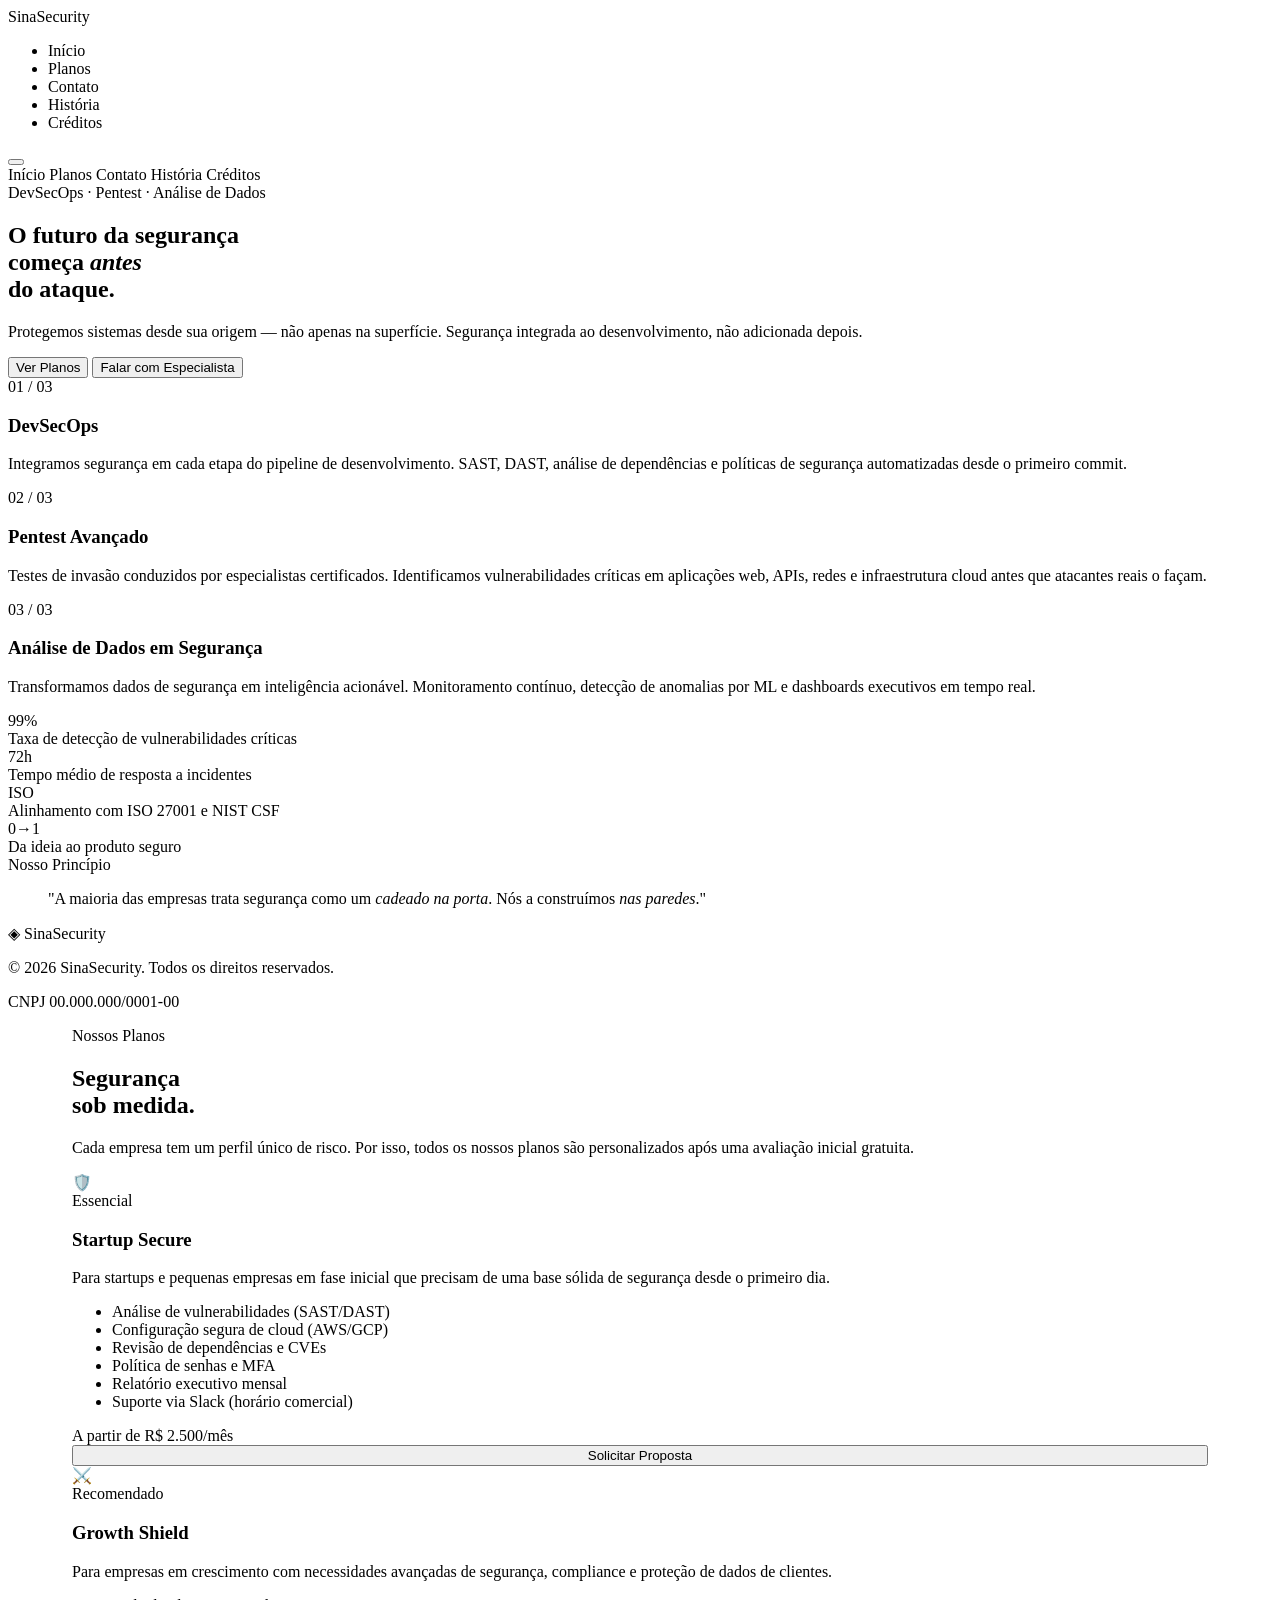
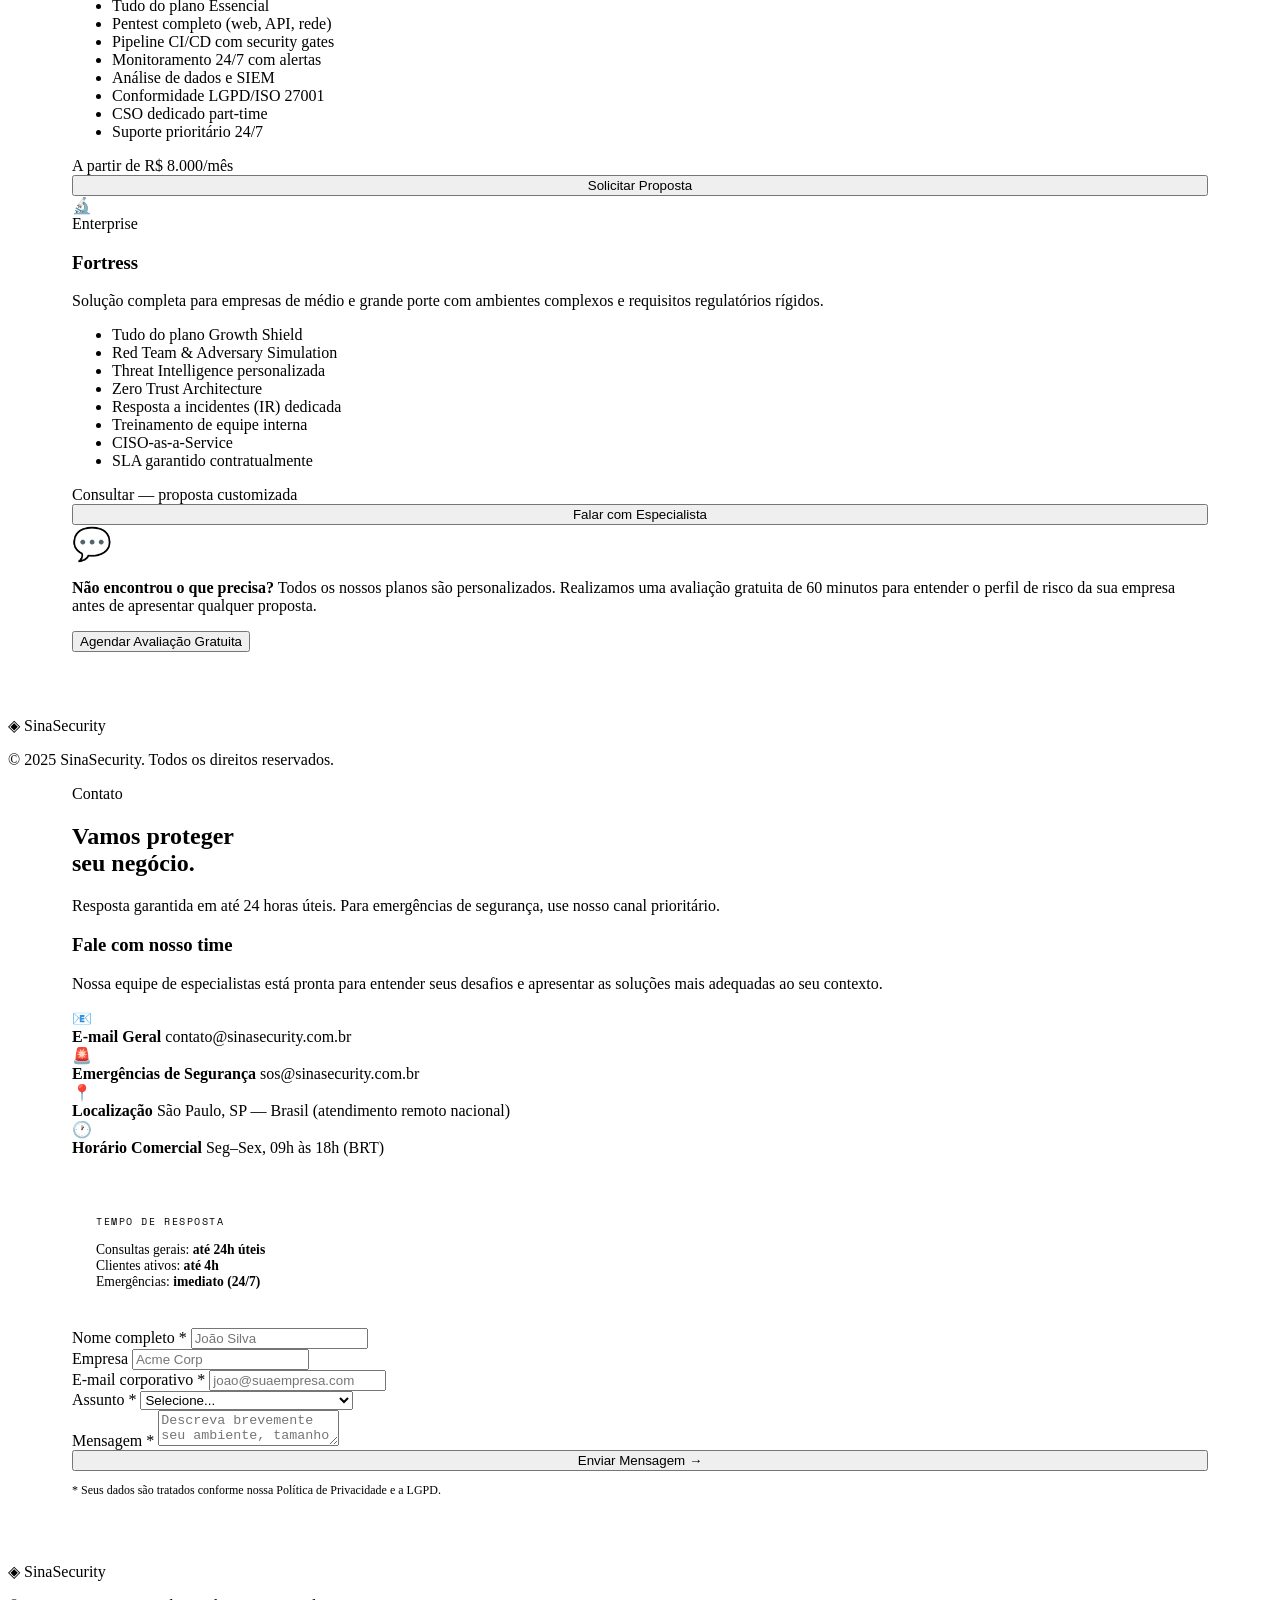
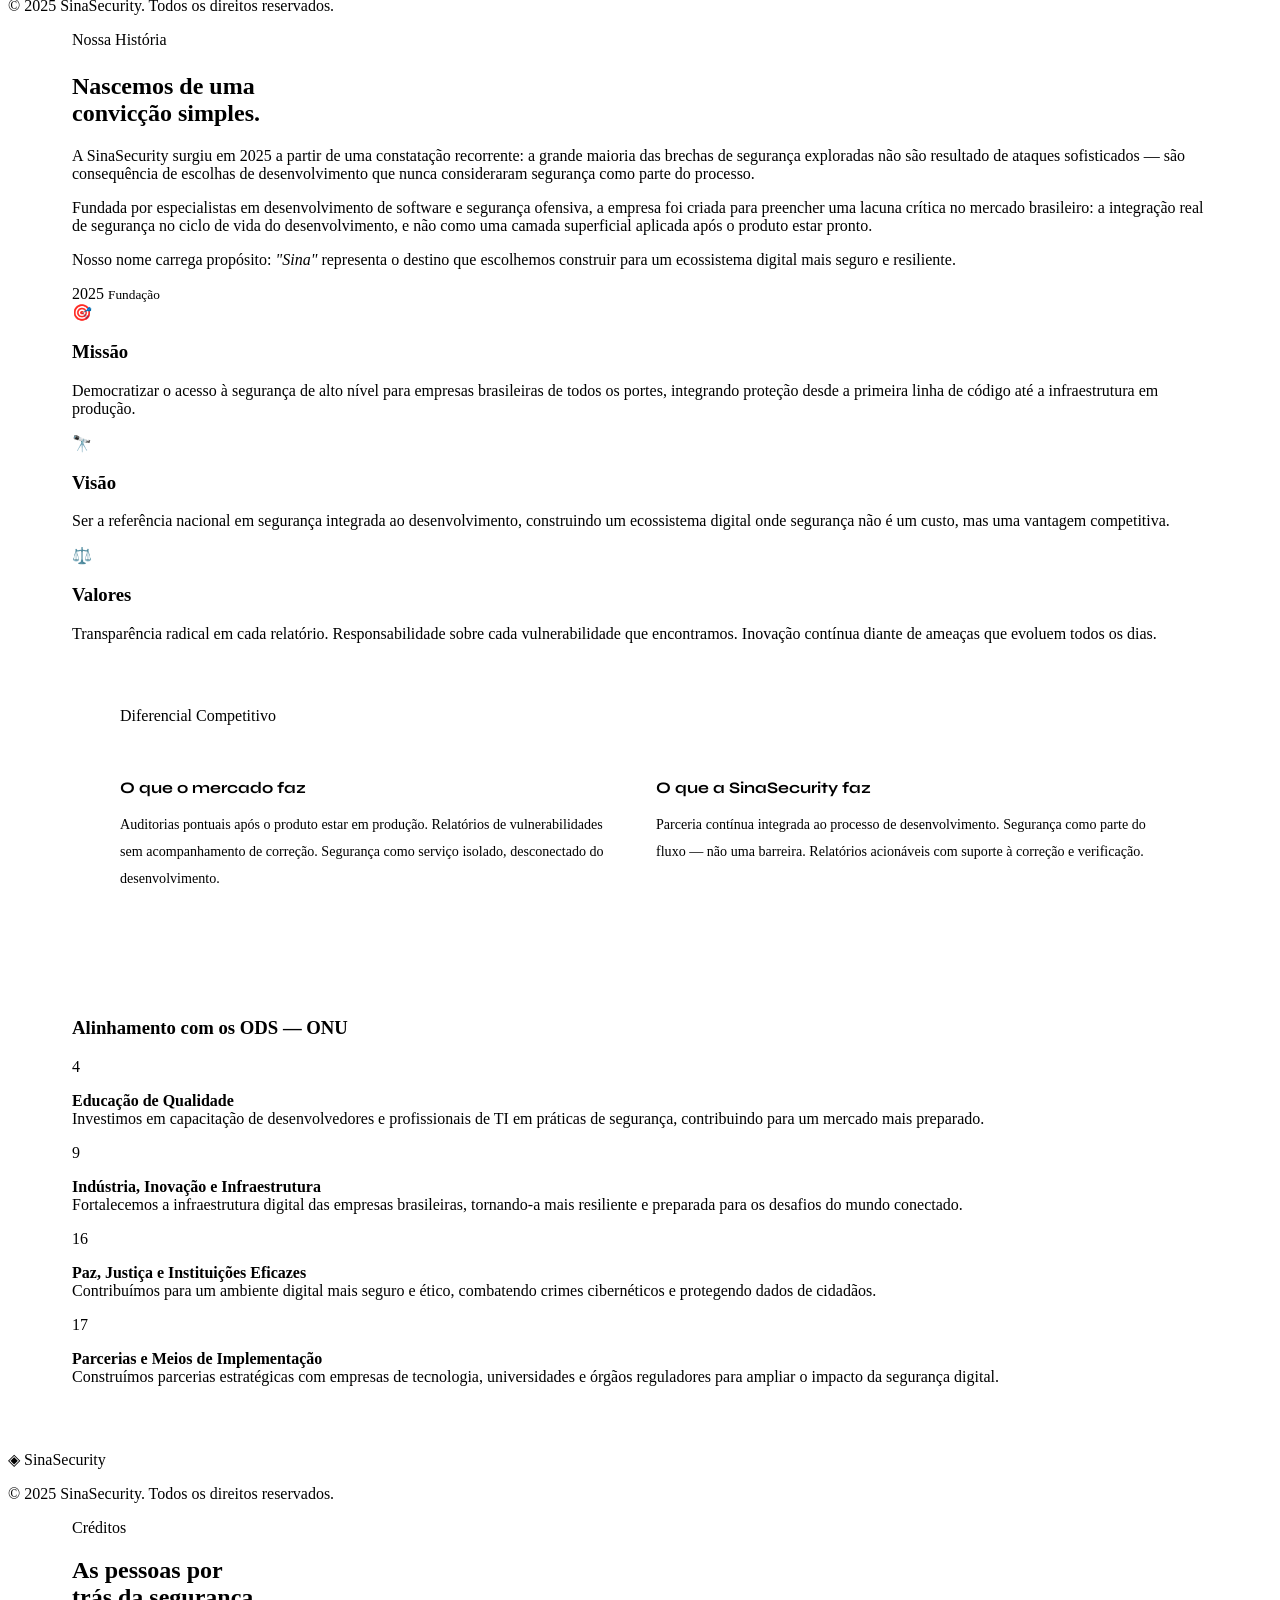
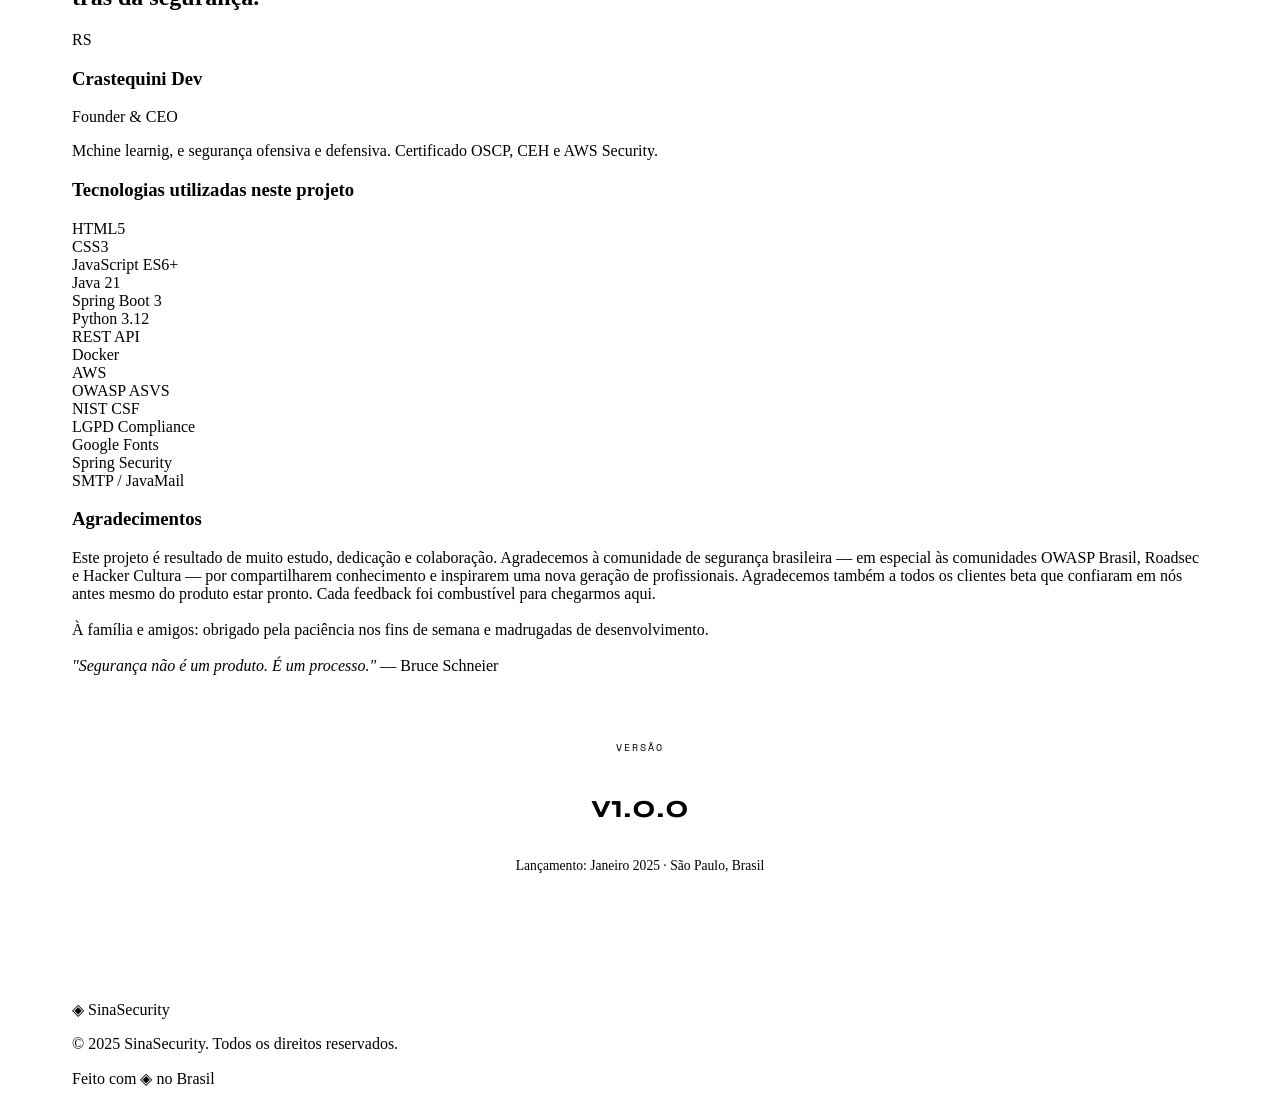
==== index.html @ cfe46062 "Rename inde.html to index.html" ====
<!DOCTYPE html>
<html lang="pt-BR">
<head>
    <meta charset="UTF-8">
    <meta name="viewport" content="width=device-width, initial-scale=1.0">
    <title>SinaSecurity — Segurança Desde a Origem</title>
    
    <link rel="preconnect" href="https://fonts.googleapis.com">
    <link href="https://fonts.googleapis.com/css2?family=Syne:wght@400;600;700;800&family=Space+Mono:wght@400;700&family=Inter:wght@300;400;500&display=swap" rel="stylesheet">
    
    <link rel="stylesheet" href="css/style.css">
</head>
<body>

<div class="cursor" id="cursor"></div>
<div class="cursor-ring" id="cursorRing"></div>

<nav>
  <div class="nav-logo" onclick="showSection('home')">SinaSecurity</div>
  <ul class="nav-links">
    <li><a onclick="showSection('home')" class="active" data-section="home">Início</a></li>
    <li><a onclick="showSection('planos')" data-section="planos">Planos</a></li>
    <li><a onclick="showSection('contato')" data-section="contato">Contato</a></li>
    <li><a onclick="showSection('historia')" data-section="historia">História</a></li>
    <li><a onclick="showSection('creditos')" data-section="creditos">Créditos</a></li>
  </ul>
  <button class="hamburger" id="hamburger" onclick="toggleMenu()" aria-label="Menu">
    <span></span><span></span><span></span>
  </button>
</nav>

<div class="mobile-menu" id="mobileMenu">
  <a onclick="showSection('home');closeMenu()" data-section="home">Início</a>
  <a onclick="showSection('planos');closeMenu()" data-section="planos">Planos</a>
  <a onclick="showSection('contato');closeMenu()" data-section="contato">Contato</a>
  <a onclick="showSection('historia');closeMenu()" data-section="historia">História</a>
  <a onclick="showSection('creditos');closeMenu()" data-section="creditos">Créditos</a>
</div>

<section id="home" class="active">
  <div class="hero">
    <div class="hero-tag">DevSecOps · Pentest · Análise de Dados</div>
    <h1>O futuro da segurança<br>começa <em>antes</em><br>do ataque.</h1>
    <p class="hero-sub">Protegemos sistemas desde sua origem — não apenas na superfície. Segurança integrada ao desenvolvimento, não adicionada depois.</p>
    <div class="hero-cta">
      <button class="btn-primary" onclick="showSection('planos')"><span>Ver Planos</span></button>
      <button class="btn-outline" onclick="showSection('contato')">Falar com Especialista</button>
    </div>
  </div>

  <div class="services-strip">
    <div class="service-item fade-in">
      <div class="service-num">01 / 03</div>
      <h3>DevSecOps</h3>
      <p>Integramos segurança em cada etapa do pipeline de desenvolvimento. SAST, DAST, análise de dependências e políticas de segurança automatizadas desde o primeiro commit.</p>
    </div>
    <div class="service-item fade-in">
      <div class="service-num">02 / 03</div>
      <h3>Pentest Avançado</h3>
      <p>Testes de invasão conduzidos por especialistas certificados. Identificamos vulnerabilidades críticas em aplicações web, APIs, redes e infraestrutura cloud antes que atacantes reais o façam.</p>
    </div>
    <div class="service-item fade-in">
      <div class="service-num">03 / 03</div>
      <h3>Análise de Dados em Segurança</h3>
      <p>Transformamos dados de segurança em inteligência acionável. Monitoramento contínuo, detecção de anomalias por ML e dashboards executivos em tempo real.</p>
    </div>
  </div>

  <div class="stats">
    <div class="stat-item fade-in">
      <div class="stat-num">99%</div>
      <div class="stat-label">Taxa de detecção de vulnerabilidades críticas</div>
    </div>
    <div class="stat-item fade-in">
      <div class="stat-num">72h</div>
      <div class="stat-label">Tempo médio de resposta a incidentes</div>
    </div>
    <div class="stat-item fade-in">
      <div class="stat-num">ISO</div>
      <div class="stat-label">Alinhamento com ISO 27001 e NIST CSF</div>
    </div>
    <div class="stat-item fade-in">
      <div class="stat-num">0→1</div>
      <div class="stat-label">Da ideia ao produto seguro</div>
    </div>
  </div>

  <div class="manifesto">
    <div>
      <div class="manifesto-tag">Nosso Princípio</div>
    </div>
    <blockquote class="fade-in">
      "A maioria das empresas trata segurança como um <em>cadeado na porta</em>. Nós a construímos <em>nas paredes</em>."
    </blockquote>
  </div>

  <footer>
    <div class="footer-logo">◈ SinaSecurity</div>
    <p>© 2026 SinaSecurity. Todos os direitos reservados.</p>
    <p>CNPJ 00.000.000/0001-00</p>
  </footer>
</section>

<section id="planos">
  <div style="padding: 0 4rem;">
    <div class="section-header fade-in">
      <div class="section-tag">Nossos Planos</div>
      <h2>Segurança<br>sob medida.</h2>
      <p>Cada empresa tem um perfil único de risco. Por isso, todos os nossos planos são personalizados após uma avaliação inicial gratuita.</p>
    </div>

    <div class="plans-grid">
      <div class="plan-card fade-in">
        <div class="plan-icon">🛡️</div>
        <div class="plan-badge">Essencial</div>
        <h3>Startup Secure</h3>
        <p class="plan-desc">Para startups e pequenas empresas em fase inicial que precisam de uma base sólida de segurança desde o primeiro dia.</p>
        <ul class="plan-features">
          <li>Análise de vulnerabilidades (SAST/DAST)</li>
          <li>Configuração segura de cloud (AWS/GCP)</li>
          <li>Revisão de dependências e CVEs</li>
          <li>Política de senhas e MFA</li>
          <li>Relatório executivo mensal</li>
          <li>Suporte via Slack (horário comercial)</li>
        </ul>
        <div class="plan-price">A partir de R$ 2.500/mês</div>
        <button class="btn-outline" style="width:100%" onclick="showSection('contato')">Solicitar Proposta</button>
      </div>

      <div class="plan-card featured fade-in">
        <div class="plan-icon">⚔️</div>
        <div class="plan-badge">Recomendado</div>
        <h3>Growth Shield</h3>
        <p class="plan-desc">Para empresas em crescimento com necessidades avançadas de segurança, compliance e proteção de dados de clientes.</p>
        <ul class="plan-features">
          <li>Tudo do plano Essencial</li>
          <li>Pentest completo (web, API, rede)</li>
          <li>Pipeline CI/CD com security gates</li>
          <li>Monitoramento 24/7 com alertas</li>
          <li>Análise de dados e SIEM</li>
          <li>Conformidade LGPD/ISO 27001</li>
          <li>CSO dedicado part-time</li>
          <li>Suporte prioritário 24/7</li>
        </ul>
        <div class="plan-price">A partir de R$ 8.000/mês</div>
        <button class="btn-primary" style="width:100%" onclick="showSection('contato')"><span>Solicitar Proposta</span></button>
      </div>

      <div class="plan-card fade-in">
        <div class="plan-icon">🔬</div>
        <div class="plan-badge">Enterprise</div>
        <h3>Fortress</h3>
        <p class="plan-desc">Solução completa para empresas de médio e grande porte com ambientes complexos e requisitos regulatórios rígidos.</p>
        <ul class="plan-features">
          <li>Tudo do plano Growth Shield</li>
          <li>Red Team & Adversary Simulation</li>
          <li>Threat Intelligence personalizada</li>
          <li>Zero Trust Architecture</li>
          <li>Resposta a incidentes (IR) dedicada</li>
          <li>Treinamento de equipe interna</li>
          <li>CISO-as-a-Service</li>
          <li>SLA garantido contratualmente</li>
        </ul>
        <div class="plan-price">Consultar — proposta customizada</div>
        <button class="btn-outline" style="width:100%" onclick="showSection('contato')">Falar com Especialista</button>
      </div>
    </div>

    <div class="plan-note fade-in">
      <div style="font-size:2rem">💬</div>
      <p><strong>Não encontrou o que precisa?</strong> Todos os nossos planos são personalizados. Realizamos uma avaliação gratuita de 60 minutos para entender o perfil de risco da sua empresa antes de apresentar qualquer proposta.</p>
      <button class="btn-primary" onclick="showSection('contato')"><span>Agendar Avaliação Gratuita</span></button>
    </div>
  </div>

  <footer style="margin-top: 4rem;">
    <div class="footer-logo">◈ SinaSecurity</div>
    <p>© 2025 SinaSecurity. Todos os direitos reservados.</p>
  </footer>
</section>

<section id="contato">
  <div style="padding: 0 4rem;">
    <div class="section-header fade-in">
      <div class="section-tag">Contato</div>
      <h2>Vamos proteger<br>seu negócio.</h2>
      <p>Resposta garantida em até 24 horas úteis. Para emergências de segurança, use nosso canal prioritário.</p>
    </div>

    <div class="contact-grid">
      <div class="contact-info fade-in">
        <h3>Fale com nosso time</h3>
        <p>Nossa equipe de especialistas está pronta para entender seus desafios e apresentar as soluções mais adequadas ao seu contexto.</p>

        <div class="contact-detail">
          <div class="contact-detail-icon">📧</div>
          <div class="contact-detail-text">
            <strong>E-mail Geral</strong>
            contato@sinasecurity.com.br
          </div>
        </div>
        <div class="contact-detail">
          <div class="contact-detail-icon">🚨</div>
          <div class="contact-detail-text">
            <strong>Emergências de Segurança</strong>
            sos@sinasecurity.com.br
          </div>
        </div>
        <div class="contact-detail">
          <div class="contact-detail-icon">📍</div>
          <div class="contact-detail-text">
            <strong>Localização</strong>
            São Paulo, SP — Brasil (atendimento remoto nacional)
          </div>
        </div>
        <div class="contact-detail">
          <div class="contact-detail-icon">🕐</div>
          <div class="contact-detail-text">
            <strong>Horário Comercial</strong>
            Seg–Sex, 09h às 18h (BRT)
          </div>
        </div>

        <div style="margin-top:2rem; padding:1.5rem; border:1px solid var(--border); background:var(--surface)">
          <div style="font-family:'Space Mono',monospace;font-size:0.65rem;letter-spacing:0.15em;color:var(--gold);margin-bottom:0.8rem;text-transform:uppercase">Tempo de Resposta</div>
          <p style="font-size:0.85rem;color:var(--muted)">Consultas gerais: <strong style="color:var(--text)">até 24h úteis</strong><br>Clientes ativos: <strong style="color:var(--text)">até 4h</strong><br>Emergências: <strong style="color:var(--gold)">imediato (24/7)</strong></p>
        </div>
      </div>

      <div class="fade-in">
        <form id="contactForm" onsubmit="handleSubmit(event)" novalidate>
          <div class="form-row">
            <div class="form-group">
              <label for="nome">Nome completo *</label>
              <input type="text" id="nome" name="nome" placeholder="João Silva" required>
            </div>
            <div class="form-group">
              <label for="empresa">Empresa</label>
              <input type="text" id="empresa" name="empresa" placeholder="Acme Corp">
            </div>
          </div>
          <div class="form-group">
            <label for="email">E-mail corporativo *</label>
            <input type="email" id="email" name="email" placeholder="joao@suaempresa.com" required>
          </div>
          <div class="form-group">
            <label for="assunto">Assunto *</label>
            <select id="assunto" name="assunto" required>
              <option value="">Selecione...</option>
              <option>Avaliação gratuita de segurança</option>
              <option>Plano Startup Secure</option>
              <option>Plano Growth Shield</option>
              <option>Plano Fortress (Enterprise)</option>
              <option>Pentest pontual</option>
              <option>Emergência de segurança</option>
              <option>Parceria / Outro</option>
            </select>
          </div>
          <div class="form-group">
            <label for="mensagem">Mensagem *</label>
            <textarea id="mensagem" name="mensagem" placeholder="Descreva brevemente seu ambiente, tamanho da equipe e principais preocupações de segurança..." required></textarea>
          </div>
          <div class="form-feedback" id="formFeedback"></div>
          <button type="submit" class="btn-primary" style="width:100%" id="submitBtn"><span>Enviar Mensagem →</span></button>
          <p style="font-size:0.75rem;color:var(--muted);margin-top:0.8rem">* Seus dados são tratados conforme nossa Política de Privacidade e a LGPD.</p>
        </form>
      </div>
    </div>
  </div>

  <footer style="margin-top:4rem">
    <div class="footer-logo">◈ SinaSecurity</div>
    <p>© 2025 SinaSecurity. Todos os direitos reservados.</p>
  </footer>
</section>

<section id="historia">
  <div style="padding: 0 4rem;">
    <div class="historia-hero fade-in">
      <div class="historia-text">
        <div class="section-tag" style="margin-bottom:1.5rem">Nossa História</div>
        <h2>Nascemos de uma<br>convicção simples.</h2>
        <p>A SinaSecurity surgiu em 2025 a partir de uma constatação recorrente: a grande maioria das brechas de segurança exploradas não são resultado de ataques sofisticados — são consequência de escolhas de desenvolvimento que nunca consideraram segurança como parte do processo.</p>
        <p>Fundada por especialistas em desenvolvimento de software e segurança ofensiva, a empresa foi criada para preencher uma lacuna crítica no mercado brasileiro: a integração real de segurança no ciclo de vida do desenvolvimento, e não como uma camada superficial aplicada após o produto estar pronto.</p>
        <p>Nosso nome carrega propósito: <em style="color:var(--gold)">"Sina"</em> representa o destino que escolhemos construir para um ecossistema digital mais seguro e resiliente.</p>
      </div>
      <div class="historia-visual">
        <div class="historia-emblem">
          <div class="emblem-inner">
            <span class="year">2025</span>
            <small>Fundação</small>
          </div>
        </div>
      </div>
    </div>

    <div class="mvv-grid">
      <div class="mvv-item fade-in">
        <span class="mvv-icon">🎯</span>
        <h3>Missão</h3>
        <p>Democratizar o acesso à segurança de alto nível para empresas brasileiras de todos os portes, integrando proteção desde a primeira linha de código até a infraestrutura em produção.</p>
      </div>
      <div class="mvv-item fade-in">
        <span class="mvv-icon">🔭</span>
        <h3>Visão</h3>
        <p>Ser a referência nacional em segurança integrada ao desenvolvimento, construindo um ecossistema digital onde segurança não é um custo, mas uma vantagem competitiva.</p>
      </div>
      <div class="mvv-item fade-in">
        <span class="mvv-icon">⚖️</span>
        <h3>Valores</h3>
        <p>Transparência radical em cada relatório. Responsabilidade sobre cada vulnerabilidade que encontramos. Inovação contínua diante de ameaças que evoluem todos os dias.</p>
      </div>
    </div>

    <div class="fade-in" style="margin-bottom:4rem;padding:3rem;border:1px solid var(--border);background:var(--surface)">
      <div class="section-tag" style="margin-bottom:2rem">Diferencial Competitivo</div>
      <div style="display:grid;grid-template-columns:1fr 1fr;gap:2rem">
        <div>
          <h4 style="font-family:'Syne',sans-serif;font-weight:700;font-size:1rem;color:var(--gold);margin-bottom:0.8rem">O que o mercado faz</h4>
          <p style="font-size:0.88rem;color:var(--muted);line-height:1.9">Auditorias pontuais após o produto estar em produção. Relatórios de vulnerabilidades sem acompanhamento de correção. Segurança como serviço isolado, desconectado do desenvolvimento.</p>
        </div>
        <div>
          <h4 style="font-family:'Syne',sans-serif;font-weight:700;font-size:1rem;color:var(--gold);margin-bottom:0.8rem">O que a SinaSecurity faz</h4>
          <p style="font-size:0.88rem;color:var(--muted);line-height:1.9">Parceria contínua integrada ao processo de desenvolvimento. Segurança como parte do fluxo — não uma barreira. Relatórios acionáveis com suporte à correção e verificação.</p>
        </div>
      </div>
    </div>

    <div class="ods-section fade-in">
      <h3>Alinhamento com os ODS — ONU</h3>
      <div class="ods-grid">
        <div class="ods-item">
          <div class="ods-badge">4</div>
          <div>
            <p><strong>Educação de Qualidade</strong><br>Investimos em capacitação de desenvolvedores e profissionais de TI em práticas de segurança, contribuindo para um mercado mais preparado.</p>
          </div>
        </div>
        <div class="ods-item">
          <div class="ods-badge">9</div>
          <div>
            <p><strong>Indústria, Inovação e Infraestrutura</strong><br>Fortalecemos a infraestrutura digital das empresas brasileiras, tornando-a mais resiliente e preparada para os desafios do mundo conectado.</p>
          </div>
        </div>
        <div class="ods-item">
          <div class="ods-badge">16</div>
          <div>
            <p><strong>Paz, Justiça e Instituições Eficazes</strong><br>Contribuímos para um ambiente digital mais seguro e ético, combatendo crimes cibernéticos e protegendo dados de cidadãos.</p>
          </div>
        </div>
        <div class="ods-item">
          <div class="ods-badge">17</div>
          <div>
            <p><strong>Parcerias e Meios de Implementação</strong><br>Construímos parcerias estratégicas com empresas de tecnologia, universidades e órgãos reguladores para ampliar o impacto da segurança digital.</p>
          </div>
        </div>
      </div>
    </div>
  </div>

  <footer style="margin-top:4rem">
    <div class="footer-logo">◈ SinaSecurity</div>
    <p>© 2025 SinaSecurity. Todos os direitos reservados.</p>
  </footer>
</section>

<section id="creditos">
  <div style="padding: 0 4rem;">
    <div class="section-header fade-in">
      <div class="section-tag">Créditos</div>
      <h2>As pessoas por<br>trás da segurança.</h2>
    </div>

    <div class="team-grid">
      <div class="team-card fade-in">
        <div class="team-avatar">RS</div>
        <h3>Crastequini Dev</h3>
        <div class="team-role">Founder & CEO</div>
        <p>Mchine learnig, e segurança ofensiva e defensiva. Certificado OSCP, CEH e AWS Security.</p>
      </div>

    <div class="tech-section fade-in">
      <h3>Tecnologias utilizadas neste projeto</h3>
      <div class="tech-grid">
        <div class="tech-tag">HTML5</div>
        <div class="tech-tag">CSS3</div>
        <div class="tech-tag">JavaScript ES6+</div>
        <div class="tech-tag">Java 21</div>
        <div class="tech-tag">Spring Boot 3</div>
        <div class="tech-tag">Python 3.12</div>
        <div class="tech-tag">REST API</div>
        <div class="tech-tag">Docker</div>
        <div class="tech-tag">AWS</div>
        <div class="tech-tag">OWASP ASVS</div>
        <div class="tech-tag">NIST CSF</div>
        <div class="tech-tag">LGPD Compliance</div>
        <div class="tech-tag">Google Fonts</div>
        <div class="tech-tag">Spring Security</div>
        <div class="tech-tag">SMTP / JavaMail</div>
      </div>
    </div>

    <div class="agradecimento fade-in">
      <h3>Agradecimentos</h3>
      <p>Este projeto é resultado de muito estudo, dedicação e colaboração. Agradecemos à comunidade de segurança brasileira — em especial às comunidades OWASP Brasil, Roadsec e Hacker Cultura — por compartilharem conhecimento e inspirarem uma nova geração de profissionais. Agradecemos também a todos os clientes beta que confiaram em nós antes mesmo do produto estar pronto. Cada feedback foi combustível para chegarmos aqui.<br><br>
      À família e amigos: obrigado pela paciência nos fins de semana e madrugadas de desenvolvimento.<br><br>
      <em style="color:var(--gold)">"Segurança não é um produto. É um processo."</em> — Bruce Schneier</p>
    </div>

    <div class="fade-in" style="text-align:center;padding:3rem;border:1px solid var(--border)">
      <div style="font-family:'Space Mono',monospace;font-size:0.65rem;letter-spacing:0.2em;color:var(--gold);margin-bottom:1rem;text-transform:uppercase">Versão</div>
      <p style="font-family:'Syne',sans-serif;font-weight:700;font-size:2rem;color:var(--text)">v1.0.0</p>
      <p style="font-size:0.85rem;color:var(--muted);margin-top:0.5rem">Lançamento: Janeiro 2025 · São Paulo, Brasil</p>
    </div>
  </div>

  <footer style="margin-top:4rem">
    <div class="footer-logo">◈ SinaSecurity</div>
    <p>© 2025 SinaSecurity. Todos os direitos reservados.</p>
    <p>Feito com ◈ no Brasil</p>
  </footer>
</section>

<script src="js/script.js"></script>

</body>
</html>
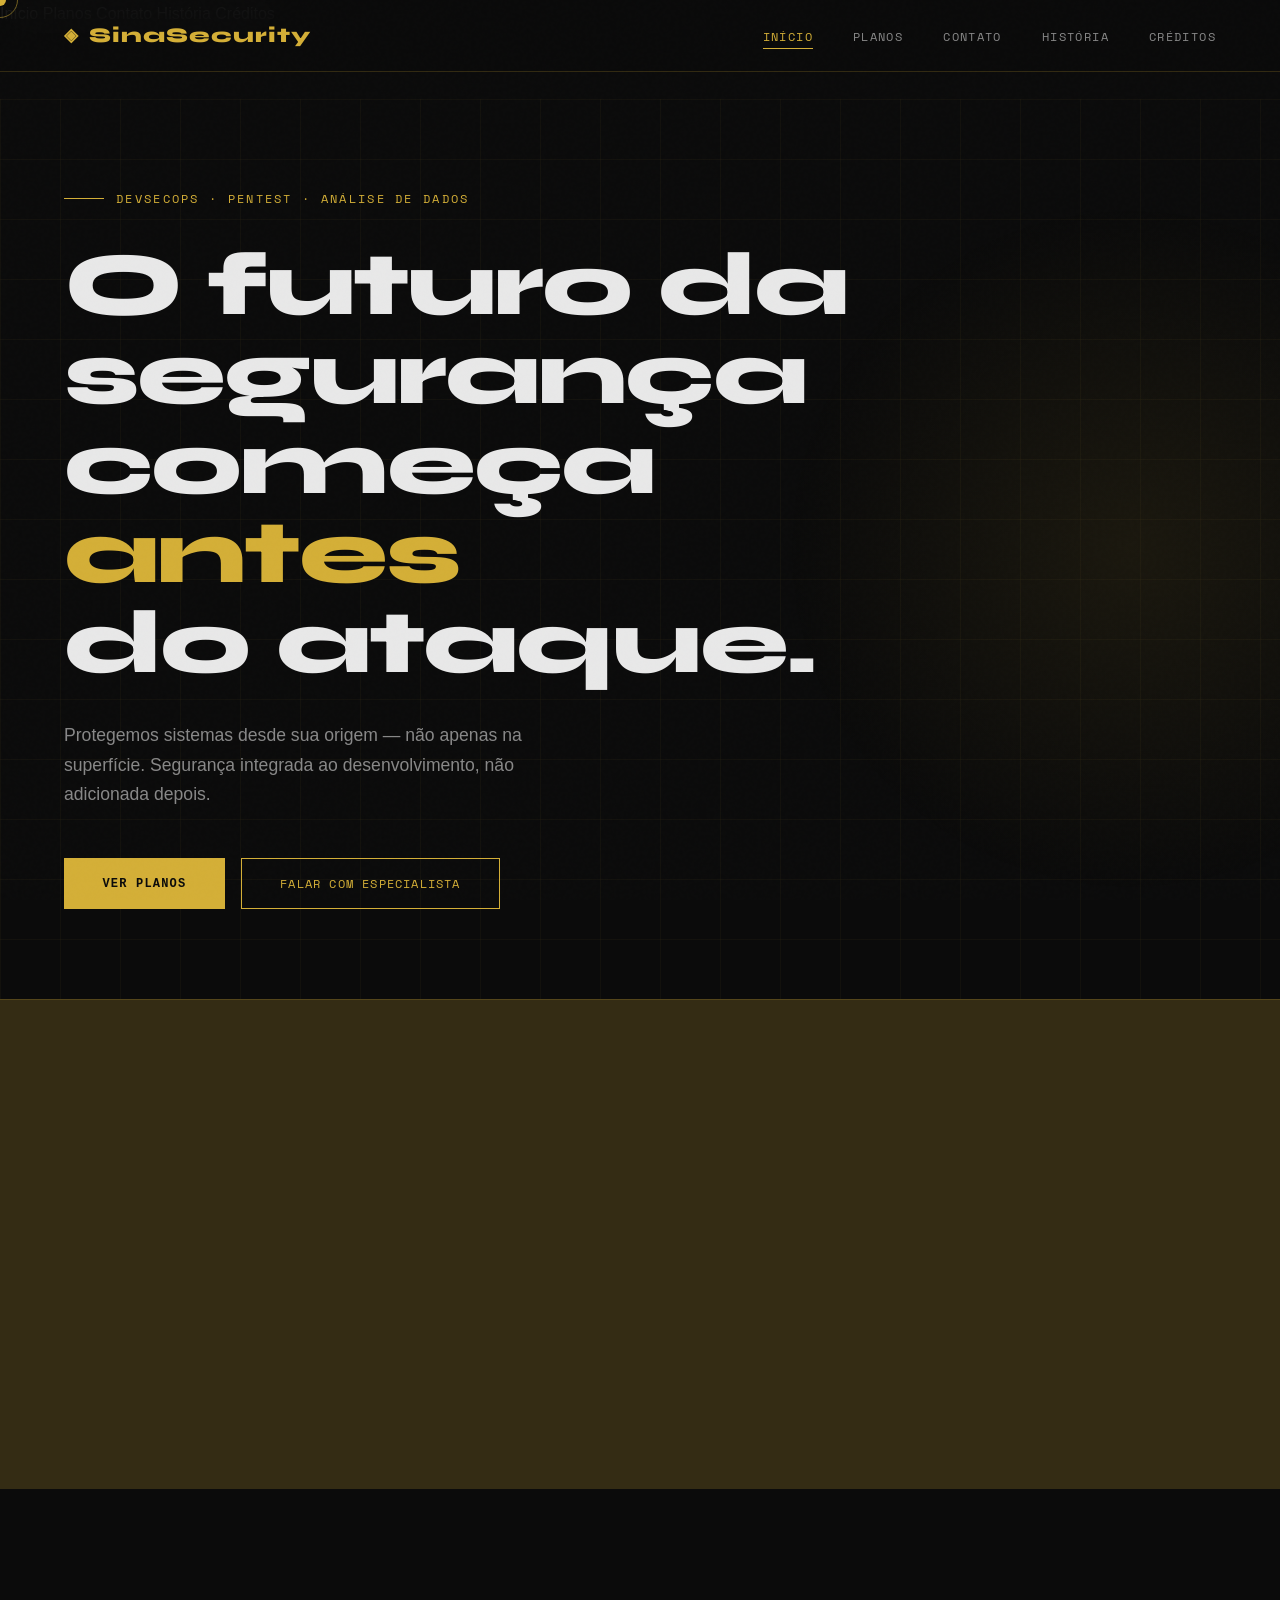
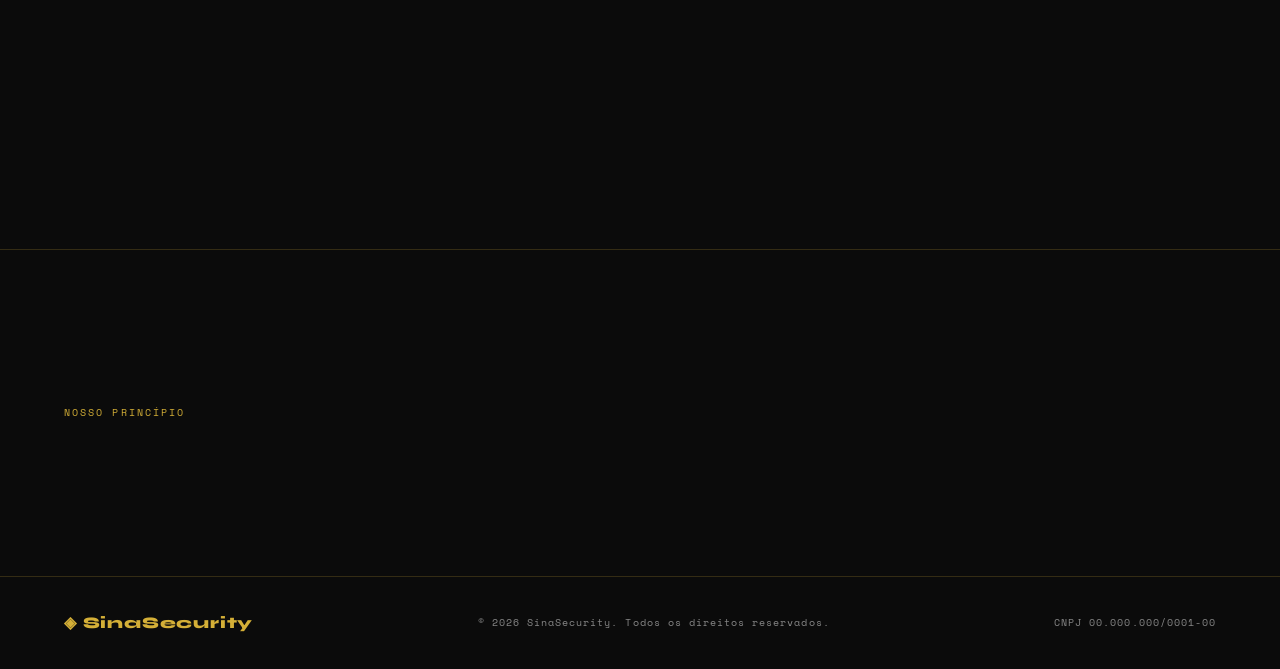
==== commit c4077110: "Update print statement from 'Hello' to 'Goodbye'" ====
--- a/index.html
+++ b/index.html
@@ -8,7 +8,7 @@
     <link rel="preconnect" href="https://fonts.googleapis.com">
     <link href="https://fonts.googleapis.com/css2?family=Syne:wght@400;600;700;800&family=Space+Mono:wght@400;700&family=Inter:wght@300;400;500&display=swap" rel="stylesheet">
     
-    <link rel="stylesheet" href="css/style.css">
+    <link rel="stylesheet" href="style.css">
 </head>
 <body>
 
--- a/style.css
+++ b/style.css
@@ -0,0 +1,826 @@
+:root {
+  --black: #0B0B0B;
+  --dark: #111111;
+  --surface: #1A1A1A;
+  --surface2: #222222;
+  --gold: #D4AF37;
+  --gold-dim: #A88B28;
+  --gold-light: #F0D060;
+  --gold-glow: rgba(212,175,55,0.15);
+  --text: #E8E8E8;
+  --muted: #888888;
+  --border: rgba(212,175,55,0.2);
+}
+
+*, *::before, *::after { box-sizing: border-box; margin: 0; padding: 0; }
+
+html { scroll-behavior: smooth; }
+
+body {
+  background: var(--black);
+  color: var(--text);
+  font-family: 'Inter', sans-serif;
+  font-weight: 300;
+  line-height: 1.7;
+  overflow-x: hidden;
+  cursor: none;
+}
+
+/* Custom cursor */
+.cursor {
+  width: 12px; height: 12px;
+  background: var(--gold);
+  border-radius: 50%;
+  position: fixed; top: 0; left: 0;
+  pointer-events: none;
+  z-index: 9999;
+  transition: transform 0.15s ease;
+  transform: translate(-50%, -50%);
+}
+.cursor-ring {
+  width: 36px; height: 36px;
+  border: 1px solid rgba(212,175,55,0.5);
+  border-radius: 50%;
+  position: fixed; top: 0; left: 0;
+  pointer-events: none;
+  z-index: 9998;
+  transform: translate(-50%, -50%);
+  transition: all 0.3s ease;
+}
+body:has(a:hover) .cursor, body:has(button:hover) .cursor { transform: translate(-50%, -50%) scale(2.5); }
+body:has(a:hover) .cursor-ring, body:has(button:hover) .cursor-ring { transform: translate(-50%, -50%) scale(0.5); opacity: 0; }
+
+/* Noise overlay */
+body::before {
+  content: '';
+  position: fixed; inset: 0;
+  background-image: url("data:image/svg+xml,%3Csvg viewBox='0 0 256 256' xmlns='http://www.w3.org/2000/svg'%3E%3Cfilter id='noise'%3E%3CfeTurbulence type='fractalNoise' baseFrequency='0.9' numOctaves='4' stitchTiles='stitch'/%3E%3C/filter%3E%3Crect width='100%25' height='100%25' filter='url(%23noise)' opacity='0.03'/%3E%3C/svg%3E");
+  pointer-events: none;
+  z-index: 1000;
+  opacity: 0.4;
+}
+
+/* NAV */
+nav {
+  position: fixed; top: 0; left: 0; right: 0;
+  z-index: 500;
+  padding: 0 4rem;
+  height: 72px;
+  display: flex; align-items: center; justify-content: space-between;
+  border-bottom: 1px solid var(--border);
+  background: rgba(11,11,11,0.9);
+  backdrop-filter: blur(20px);
+  -webkit-backdrop-filter: blur(20px);
+}
+
+.nav-logo {
+  font-family: 'Syne', sans-serif;
+  font-weight: 800;
+  font-size: 1.3rem;
+  letter-spacing: 0.05em;
+  color: var(--gold);
+  display: flex; align-items: center; gap: 10px;
+  cursor: pointer;
+}
+.nav-logo::before {
+  content: '◈';
+  font-size: 1.1rem;
+  animation: spin-slow 8s linear infinite;
+}
+@keyframes spin-slow { to { transform: rotate(360deg); } }
+
+.nav-links {
+  display: flex; gap: 2.5rem;
+  list-style: none;
+}
+.nav-links a {
+  font-family: 'Space Mono', monospace;
+  font-size: 0.72rem;
+  letter-spacing: 0.12em;
+  text-transform: uppercase;
+  color: var(--muted);
+  text-decoration: none;
+  transition: color 0.2s;
+  cursor: pointer;
+  position: relative;
+}
+.nav-links a::after {
+  content: '';
+  position: absolute; bottom: -4px; left: 0;
+  width: 0; height: 1px;
+  background: var(--gold);
+  transition: width 0.3s ease;
+}
+.nav-links a:hover, .nav-links a.active { color: var(--gold); }
+.nav-links a:hover::after, .nav-links a.active::after { width: 100%; }
+
+/* HAMBURGER */
+.hamburger {
+  display: none;
+  flex-direction: column;
+  gap: 5px;
+  cursor: pointer;
+  background: none;
+  border: none;
+  padding: 4px;
+}
+.hamburger span {
+  display: block; width: 24px; height: 1px;
+  background: var(--gold);
+  transition: all 0.3s;
+}
+.hamburger.open span:nth-child(1) { transform: rotate(45deg) translate(4px, 4px); }
+.hamburger.open span:nth-child(2) { opacity: 0; }
+.hamburger.open span:nth-child(3) { transform: rotate(-45deg) translate(4px, -4px); }
+
+/* SECTIONS */
+section {
+  display: none;
+  min-height: 100vh;
+  padding-top: 72px;
+}
+section.active { display: block; }
+
+/* ====== HOME ====== */
+#home {
+  position: relative;
+  overflow: hidden;
+}
+
+.hero {
+  min-height: 100vh;
+  display: flex; flex-direction: column;
+  justify-content: center;
+  padding: 0 4rem;
+  position: relative;
+}
+
+/* Grid lines background */
+.hero::before {
+  content: '';
+  position: absolute; inset: 0;
+  background-image:
+    linear-gradient(rgba(212,175,55,0.04) 1px, transparent 1px),
+    linear-gradient(90deg, rgba(212,175,55,0.04) 1px, transparent 1px);
+  background-size: 60px 60px;
+  pointer-events: none;
+}
+
+/* Gold orb */
+.hero::after {
+  content: '';
+  position: absolute;
+  width: 700px; height: 700px;
+  border-radius: 50%;
+  background: radial-gradient(circle, rgba(212,175,55,0.08) 0%, transparent 70%);
+  top: 50%; right: -200px;
+  transform: translateY(-50%);
+  pointer-events: none;
+}
+
+.hero-tag {
+  font-family: 'Space Mono', monospace;
+  font-size: 0.72rem;
+  letter-spacing: 0.2em;
+  color: var(--gold);
+  text-transform: uppercase;
+  margin-bottom: 2rem;
+  opacity: 0;
+  animation: fade-up 0.8s ease 0.2s forwards;
+  display: flex; align-items: center; gap: 12px;
+}
+.hero-tag::before {
+  content: '';
+  display: inline-block;
+  width: 40px; height: 1px;
+  background: var(--gold);
+}
+
+.hero h1 {
+  font-family: 'Syne', sans-serif;
+  font-weight: 800;
+  font-size: clamp(3rem, 7vw, 6.5rem);
+  line-height: 1.0;
+  letter-spacing: -0.02em;
+  color: var(--text);
+  max-width: 800px;
+  opacity: 0;
+  animation: fade-up 0.8s ease 0.4s forwards;
+}
+.hero h1 em {
+  font-style: normal;
+  color: var(--gold);
+  position: relative;
+}
+
+.hero-sub {
+  font-size: 1.1rem;
+  color: var(--muted);
+  max-width: 520px;
+  margin: 2rem 0 3rem;
+  font-weight: 300;
+  opacity: 0;
+  animation: fade-up 0.8s ease 0.6s forwards;
+}
+
+.hero-cta {
+  display: flex; gap: 1rem; flex-wrap: wrap;
+  opacity: 0;
+  animation: fade-up 0.8s ease 0.8s forwards;
+}
+
+.btn-primary {
+  font-family: 'Space Mono', monospace;
+  font-size: 0.75rem;
+  letter-spacing: 0.1em;
+  text-transform: uppercase;
+  background: var(--gold);
+  color: var(--black);
+  border: none;
+  padding: 1rem 2.4rem;
+  cursor: pointer;
+  transition: all 0.3s;
+  font-weight: 700;
+  position: relative;
+  overflow: hidden;
+}
+.btn-primary::after {
+  content: '';
+  position: absolute; inset: 0;
+  background: var(--gold-light);
+  transform: scaleX(0);
+  transform-origin: left;
+  transition: transform 0.3s ease;
+}
+.btn-primary:hover::after { transform: scaleX(1); }
+.btn-primary span { position: relative; z-index: 1; }
+
+.btn-outline {
+  font-family: 'Space Mono', monospace;
+  font-size: 0.75rem;
+  letter-spacing: 0.1em;
+  text-transform: uppercase;
+  background: transparent;
+  color: var(--gold);
+  border: 1px solid var(--gold);
+  padding: 1rem 2.4rem;
+  cursor: pointer;
+  transition: all 0.3s;
+  font-weight: 400;
+}
+.btn-outline:hover { background: var(--gold-glow); }
+
+/* Services strip */
+.services-strip {
+  padding: 5rem 4rem;
+  display: grid;
+  grid-template-columns: repeat(3, 1fr);
+  gap: 1px;
+  background: var(--border);
+  border-top: 1px solid var(--border);
+}
+.service-item {
+  background: var(--black);
+  padding: 3rem 2.5rem;
+  position: relative;
+  transition: background 0.3s;
+}
+.service-item:hover { background: var(--surface); }
+.service-num {
+  font-family: 'Space Mono', monospace;
+  font-size: 0.65rem;
+  color: var(--gold);
+  letter-spacing: 0.15em;
+  margin-bottom: 1.5rem;
+}
+.service-item h3 {
+  font-family: 'Syne', sans-serif;
+  font-weight: 700;
+  font-size: 1.3rem;
+  margin-bottom: 1rem;
+  color: var(--text);
+}
+.service-item p { font-size: 0.9rem; color: var(--muted); line-height: 1.8; }
+
+/* Stats */
+.stats {
+  padding: 5rem 4rem;
+  display: grid;
+  grid-template-columns: repeat(4, 1fr);
+  border-top: 1px solid var(--border);
+}
+.stat-item { padding: 2rem; border-right: 1px solid var(--border); }
+.stat-item:last-child { border-right: none; }
+.stat-num {
+  font-family: 'Syne', sans-serif;
+  font-size: 3rem;
+  font-weight: 800;
+  color: var(--gold);
+}
+.stat-label { font-size: 0.85rem; color: var(--muted); margin-top: 0.5rem; }
+
+/* Manifesto */
+.manifesto {
+  padding: 6rem 4rem;
+  border-top: 1px solid var(--border);
+  display: grid;
+  grid-template-columns: 1fr 2fr;
+  gap: 4rem;
+  align-items: center;
+}
+.manifesto-tag {
+  font-family: 'Space Mono', monospace;
+  font-size: 0.65rem;
+  letter-spacing: 0.2em;
+  color: var(--gold);
+  text-transform: uppercase;
+}
+.manifesto blockquote {
+  font-family: 'Syne', sans-serif;
+  font-size: clamp(1.4rem, 2.5vw, 2rem);
+  font-weight: 600;
+  line-height: 1.4;
+  color: var(--text);
+  border-left: 3px solid var(--gold);
+  padding-left: 2rem;
+}
+.manifesto blockquote em {
+  font-style: normal;
+  color: var(--gold);
+}
+
+/* ====== PLANOS ====== */
+#planos { padding: 0 4rem 6rem; }
+
+.section-header {
+  padding: 5rem 0 3rem;
+  border-bottom: 1px solid var(--border);
+  margin-bottom: 4rem;
+}
+.section-tag {
+  font-family: 'Space Mono', monospace;
+  font-size: 0.7rem;
+  letter-spacing: 0.2em;
+  color: var(--gold);
+  text-transform: uppercase;
+  margin-bottom: 1rem;
+  display: flex; align-items: center; gap: 12px;
+}
+.section-tag::before { content: ''; display: inline-block; width: 30px; height: 1px; background: var(--gold); }
+.section-header h2 {
+  font-family: 'Syne', sans-serif;
+  font-weight: 800;
+  font-size: clamp(2.5rem, 5vw, 4rem);
+  line-height: 1.1;
+  color: var(--text);
+}
+.section-header p {
+  color: var(--muted);
+  font-size: 1rem;
+  max-width: 560px;
+  margin-top: 1rem;
+}
+
+.plans-grid {
+  display: grid;
+  grid-template-columns: repeat(3, 1fr);
+  gap: 1.5rem;
+  margin-bottom: 4rem;
+}
+.plan-card {
+  background: var(--surface);
+  border: 1px solid var(--border);
+  padding: 2.5rem 2rem;
+  position: relative;
+  transition: all 0.3s ease;
+  overflow: hidden;
+}
+.plan-card::before {
+  content: '';
+  position: absolute; top: 0; left: 0; right: 0;
+  height: 2px;
+  background: transparent;
+  transition: background 0.3s;
+}
+.plan-card:hover {
+  border-color: rgba(212,175,55,0.5);
+  transform: translateY(-4px);
+}
+.plan-card:hover::before { background: var(--gold); }
+.plan-card.featured {
+  border-color: var(--gold);
+  background: linear-gradient(135deg, var(--surface) 0%, rgba(212,175,55,0.05) 100%);
+}
+.plan-card.featured::before { background: var(--gold); }
+
+.plan-badge {
+  font-family: 'Space Mono', monospace;
+  font-size: 0.6rem;
+  letter-spacing: 0.15em;
+  text-transform: uppercase;
+  color: var(--black);
+  background: var(--gold);
+  padding: 3px 12px;
+  display: inline-block;
+  margin-bottom: 1.5rem;
+}
+.plan-icon { font-size: 2rem; margin-bottom: 1rem; }
+.plan-card h3 {
+  font-family: 'Syne', sans-serif;
+  font-weight: 700;
+  font-size: 1.4rem;
+  margin-bottom: 0.5rem;
+}
+.plan-desc { font-size: 0.85rem; color: var(--muted); margin-bottom: 2rem; line-height: 1.8; }
+.plan-features { list-style: none; margin-bottom: 2rem; }
+.plan-features li {
+  font-size: 0.85rem;
+  color: var(--muted);
+  padding: 0.5rem 0;
+  border-bottom: 1px solid rgba(255,255,255,0.04);
+  display: flex; gap: 10px; align-items: flex-start;
+}
+.plan-features li::before { content: '◆'; font-size: 0.5rem; color: var(--gold); margin-top: 6px; flex-shrink: 0; }
+.plan-price {
+  font-family: 'Syne', sans-serif;
+  font-weight: 700;
+  color: var(--gold);
+  font-size: 1.1rem;
+  margin-bottom: 1.5rem;
+}
+
+.plan-note {
+  background: var(--surface2);
+  border: 1px solid var(--border);
+  padding: 2rem 2.5rem;
+  display: flex;
+  align-items: center;
+  gap: 2rem;
+  flex-wrap: wrap;
+}
+.plan-note p { color: var(--muted); font-size: 0.9rem; flex: 1; }
+.plan-note strong { color: var(--text); }
+
+/* ====== CONTATO ====== */
+#contato { padding: 0 4rem 6rem; }
+
+.contact-grid {
+  display: grid;
+  grid-template-columns: 1fr 1.5fr;
+  gap: 5rem;
+  align-items: start;
+}
+.contact-info h3 {
+  font-family: 'Syne', sans-serif;
+  font-weight: 700;
+  font-size: 1.5rem;
+  margin-bottom: 1rem;
+}
+.contact-info p { color: var(--muted); font-size: 0.9rem; margin-bottom: 2rem; line-height: 1.8; }
+.contact-detail {
+  display: flex; align-items: center; gap: 12px;
+  margin-bottom: 1rem;
+  padding: 1rem;
+  border: 1px solid var(--border);
+}
+.contact-detail-icon {
+  font-size: 1.2rem;
+  width: 40px; text-align: center;
+  flex-shrink: 0;
+}
+.contact-detail-text { font-size: 0.85rem; color: var(--muted); }
+.contact-detail-text strong { display: block; color: var(--text); font-weight: 500; margin-bottom: 2px; }
+
+form { display: flex; flex-direction: column; gap: 1rem; }
+.form-row { display: grid; grid-template-columns: 1fr 1fr; gap: 1rem; }
+.form-group { display: flex; flex-direction: column; gap: 8px; }
+.form-group label {
+  font-family: 'Space Mono', monospace;
+  font-size: 0.65rem;
+  letter-spacing: 0.15em;
+  text-transform: uppercase;
+  color: var(--gold);
+}
+.form-group input,
+.form-group select,
+.form-group textarea {
+  background: var(--surface);
+  border: 1px solid var(--border);
+  color: var(--text);
+  padding: 0.9rem 1.2rem;
+  font-family: 'Inter', sans-serif;
+  font-size: 0.9rem;
+  font-weight: 300;
+  outline: none;
+  transition: border-color 0.2s;
+  width: 100%;
+}
+.form-group input:focus,
+.form-group textarea:focus,
+.form-group select:focus { border-color: var(--gold); }
+.form-group textarea { resize: vertical; min-height: 140px; }
+select option { background: var(--surface); }
+
+.form-feedback {
+  padding: 1rem 1.5rem;
+  font-family: 'Space Mono', monospace;
+  font-size: 0.75rem;
+  letter-spacing: 0.05em;
+  display: none;
+}
+.form-feedback.success { background: rgba(50,200,100,0.1); border: 1px solid rgba(50,200,100,0.3); color: #5cdb95; }
+.form-feedback.error { background: rgba(200,50,50,0.1); border: 1px solid rgba(200,50,50,0.3); color: #e07070; }
+.form-feedback.show { display: block; }
+
+/* ====== HISTÓRIA ====== */
+#historia { padding: 0 4rem 6rem; }
+
+.historia-hero {
+  padding: 5rem 0;
+  border-bottom: 1px solid var(--border);
+  display: grid;
+  grid-template-columns: 1fr 1fr;
+  gap: 6rem;
+  align-items: center;
+  margin-bottom: 5rem;
+}
+.historia-text h2 {
+  font-family: 'Syne', sans-serif;
+  font-weight: 800;
+  font-size: clamp(2rem, 4vw, 3.5rem);
+  line-height: 1.1;
+  margin-bottom: 1.5rem;
+}
+.historia-text p { color: var(--muted); font-size: 0.95rem; line-height: 1.9; margin-bottom: 1.5rem; }
+
+.historia-visual {
+  position: relative;
+  display: flex;
+  align-items: center;
+  justify-content: center;
+}
+.historia-emblem {
+  width: 280px; height: 280px;
+  border: 1px solid var(--gold);
+  position: relative;
+  display: flex; align-items: center; justify-content: center;
+  animation: rotate-border 20s linear infinite;
+}
+@keyframes rotate-border {
+  0% { box-shadow: 0 0 0 0 rgba(212,175,55,0.3); }
+  50% { box-shadow: 0 0 40px 10px rgba(212,175,55,0.1); }
+  100% { box-shadow: 0 0 0 0 rgba(212,175,55,0.3); }
+}
+.historia-emblem::before {
+  content: '';
+  position: absolute; inset: 12px;
+  border: 1px solid rgba(212,175,55,0.3);
+}
+.emblem-inner {
+  text-align: center;
+}
+.emblem-inner .year {
+  font-family: 'Syne', sans-serif;
+  font-size: 3rem;
+  font-weight: 800;
+  color: var(--gold);
+  display: block;
+}
+.emblem-inner small {
+  font-family: 'Space Mono', monospace;
+  font-size: 0.6rem;
+  letter-spacing: 0.2em;
+  color: var(--muted);
+  text-transform: uppercase;
+}
+
+.mvv-grid {
+  display: grid;
+  grid-template-columns: repeat(3, 1fr);
+  gap: 1px;
+  background: var(--border);
+  margin-bottom: 4rem;
+}
+.mvv-item {
+  background: var(--black);
+  padding: 3rem 2.5rem;
+  transition: background 0.3s;
+}
+.mvv-item:hover { background: var(--surface); }
+.mvv-icon {
+  font-size: 1.8rem;
+  margin-bottom: 1.5rem;
+  display: block;
+}
+.mvv-item h3 {
+  font-family: 'Syne', sans-serif;
+  font-weight: 700;
+  font-size: 1.2rem;
+  color: var(--gold);
+  margin-bottom: 1rem;
+}
+.mvv-item p { font-size: 0.88rem; color: var(--muted); line-height: 1.9; }
+
+.ods-section {
+  background: var(--surface);
+  border: 1px solid var(--border);
+  padding: 3rem;
+  margin-top: 4rem;
+}
+.ods-section h3 {
+  font-family: 'Syne', sans-serif;
+  font-weight: 700;
+  font-size: 1.3rem;
+  margin-bottom: 2rem;
+}
+.ods-grid { display: grid; grid-template-columns: repeat(2, 1fr); gap: 1.5rem; }
+.ods-item {
+  display: flex; gap: 1.2rem; align-items: flex-start;
+  padding: 1.2rem;
+  border: 1px solid var(--border);
+  background: var(--black);
+}
+.ods-badge {
+  font-family: 'Syne', sans-serif;
+  font-weight: 800;
+  font-size: 1.4rem;
+  color: var(--gold);
+  min-width: 44px;
+}
+.ods-item p { font-size: 0.85rem; color: var(--muted); line-height: 1.7; }
+.ods-item strong { color: var(--text); }
+
+/* ====== CRÉDITOS ====== */
+#creditos { padding: 0 4rem 6rem; }
+
+.team-grid {
+  display: grid;
+  grid-template-columns: repeat(auto-fit, minmax(280px, 1fr));
+  gap: 1.5rem;
+  margin-bottom: 4rem;
+}
+.team-card {
+  background: var(--surface);
+  border: 1px solid var(--border);
+  padding: 2.5rem 2rem;
+  text-align: center;
+  position: relative;
+  transition: all 0.3s;
+}
+.team-card:hover {
+  border-color: rgba(212,175,55,0.5);
+  transform: translateY(-3px);
+}
+.team-avatar {
+  width: 72px; height: 72px;
+  border: 1px solid var(--gold);
+  border-radius: 50%;
+  display: flex; align-items: center; justify-content: center;
+  margin: 0 auto 1.5rem;
+  font-family: 'Syne', sans-serif;
+  font-weight: 800;
+  font-size: 1.4rem;
+  color: var(--gold);
+  background: var(--gold-glow);
+}
+.team-card h3 {
+  font-family: 'Syne', sans-serif;
+  font-weight: 700;
+  font-size: 1.1rem;
+  margin-bottom: 0.4rem;
+}
+.team-role {
+  font-family: 'Space Mono', monospace;
+  font-size: 0.65rem;
+  letter-spacing: 0.12em;
+  color: var(--gold);
+  text-transform: uppercase;
+  margin-bottom: 1rem;
+}
+.team-card p { font-size: 0.82rem; color: var(--muted); line-height: 1.8; }
+
+.tech-section {
+  border-top: 1px solid var(--border);
+  padding-top: 3rem;
+  margin-bottom: 4rem;
+}
+.tech-section h3 {
+  font-family: 'Syne', sans-serif;
+  font-weight: 700;
+  font-size: 1.3rem;
+  margin-bottom: 2rem;
+}
+.tech-grid { display: flex; flex-wrap: wrap; gap: 0.8rem; }
+.tech-tag {
+  font-family: 'Space Mono', monospace;
+  font-size: 0.7rem;
+  letter-spacing: 0.1em;
+  padding: 0.5rem 1.2rem;
+  border: 1px solid var(--border);
+  color: var(--muted);
+  text-transform: uppercase;
+  transition: all 0.2s;
+}
+.tech-tag:hover { border-color: var(--gold); color: var(--gold); }
+
+.agradecimento {
+  background: var(--surface);
+  border: 1px solid var(--border);
+  border-left: 3px solid var(--gold);
+  padding: 2.5rem;
+  margin-bottom: 4rem;
+}
+.agradecimento h3 {
+  font-family: 'Syne', sans-serif;
+  font-weight: 700;
+  font-size: 1.2rem;
+  margin-bottom: 1rem;
+}
+.agradecimento p { font-size: 0.9rem; color: var(--muted); line-height: 1.9; }
+
+/* FOOTER */
+footer {
+  border-top: 1px solid var(--border);
+  padding: 2rem 4rem;
+  display: flex;
+  justify-content: space-between;
+  align-items: center;
+  flex-wrap: wrap;
+  gap: 1rem;
+}
+.footer-logo {
+  font-family: 'Syne', sans-serif;
+  font-weight: 800;
+  color: var(--gold);
+  font-size: 1rem;
+  letter-spacing: 0.05em;
+}
+footer p {
+  font-family: 'Space Mono', monospace;
+  font-size: 0.65rem;
+  letter-spacing: 0.1em;
+  color: var(--muted);
+}
+
+/* ANIMATIONS */
+@keyframes fade-up {
+  from { opacity: 0; transform: translateY(30px); }
+  to { opacity: 1; transform: translateY(0); }
+}
+.fade-in {
+  opacity: 0;
+  transform: translateY(20px);
+  transition: opacity 0.6s ease, transform 0.6s ease;
+}
+.fade-in.visible { opacity: 1; transform: translateY(0); }
+
+/* RESPONSIVE */
+@media (max-width: 900px) {
+  nav { padding: 0 1.5rem; }
+  .nav-links { display: none; }
+  .hamburger { display: flex; }
+
+  .mobile-menu {
+    display: none;
+    position: fixed;
+    top: 72px; left: 0; right: 0;
+    background: rgba(11,11,11,0.98);
+    backdrop-filter: blur(20px);
+    padding: 2rem 1.5rem;
+    border-bottom: 1px solid var(--border);
+    z-index: 499;
+    flex-direction: column;
+    gap: 1.5rem;
+  }
+  .mobile-menu.open { display: flex; }
+  .mobile-menu a {
+    font-family: 'Space Mono', monospace;
+    font-size: 0.85rem;
+    letter-spacing: 0.1em;
+    text-transform: uppercase;
+    color: var(--muted);
+    text-decoration: none;
+    padding: 0.75rem 0;
+    border-bottom: 1px solid var(--border);
+    cursor: pointer;
+  }
+  .mobile-menu a:hover, .mobile-menu a.active { color: var(--gold); }
+
+  .hero { padding: 0 1.5rem; }
+  .services-strip { grid-template-columns: 1fr; padding: 3rem 1.5rem; }
+  .stats { grid-template-columns: repeat(2, 1fr); padding: 3rem 1.5rem; }
+  .stat-item { border-right: none; border-bottom: 1px solid var(--border); }
+  .manifesto { grid-template-columns: 1fr; padding: 3rem 1.5rem; }
+
+  #planos, #contato, #historia, #creditos { padding: 0 1.5rem 4rem; }
+  .plans-grid { grid-template-columns: 1fr; }
+  .contact-grid { grid-template-columns: 1fr; gap: 3rem; }
+  .form-row { grid-template-columns: 1fr; }
+  .historia-hero { grid-template-columns: 1fr; gap: 3rem; padding: 3rem 0; }
+  .mvv-grid { grid-template-columns: 1fr; }
+  .ods-grid { grid-template-columns: 1fr; }
+}
+
+@media (max-width: 600px) {
+  .stats { grid-template-columns: 1fr; }
+}
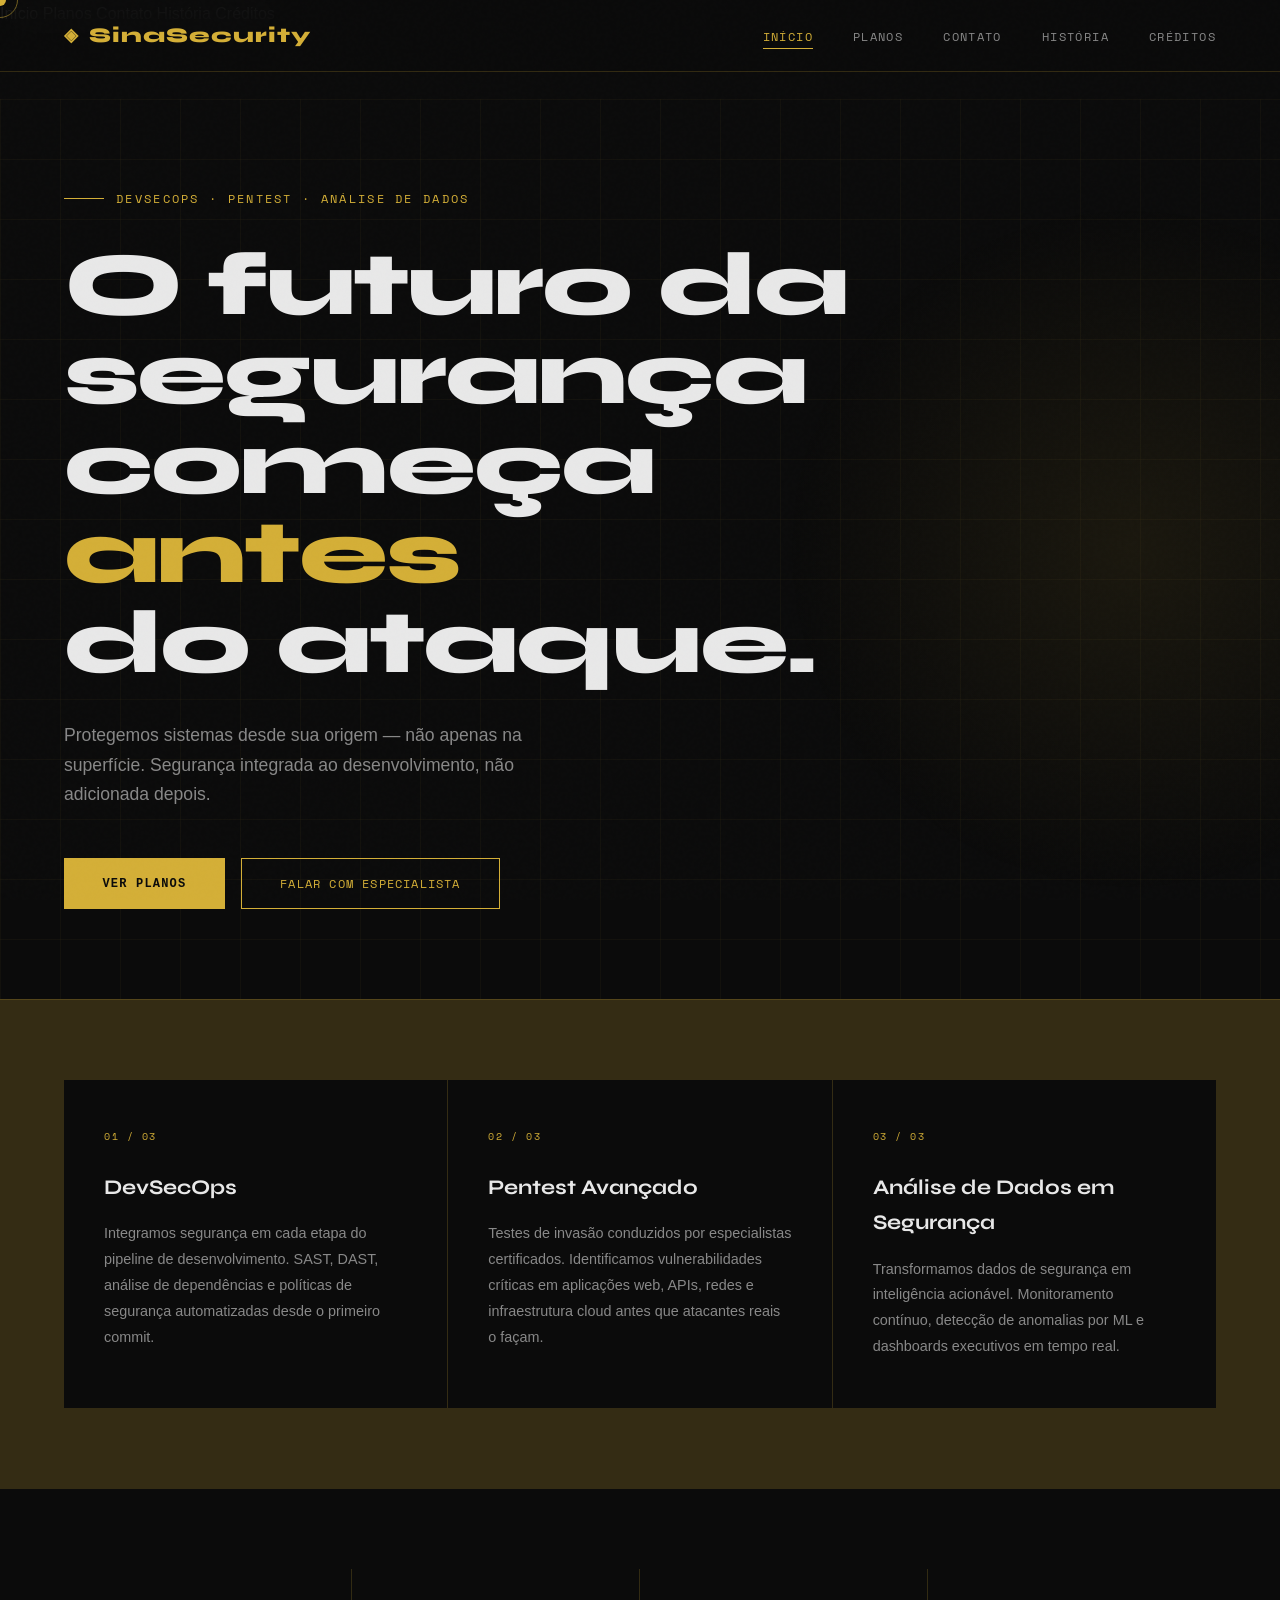
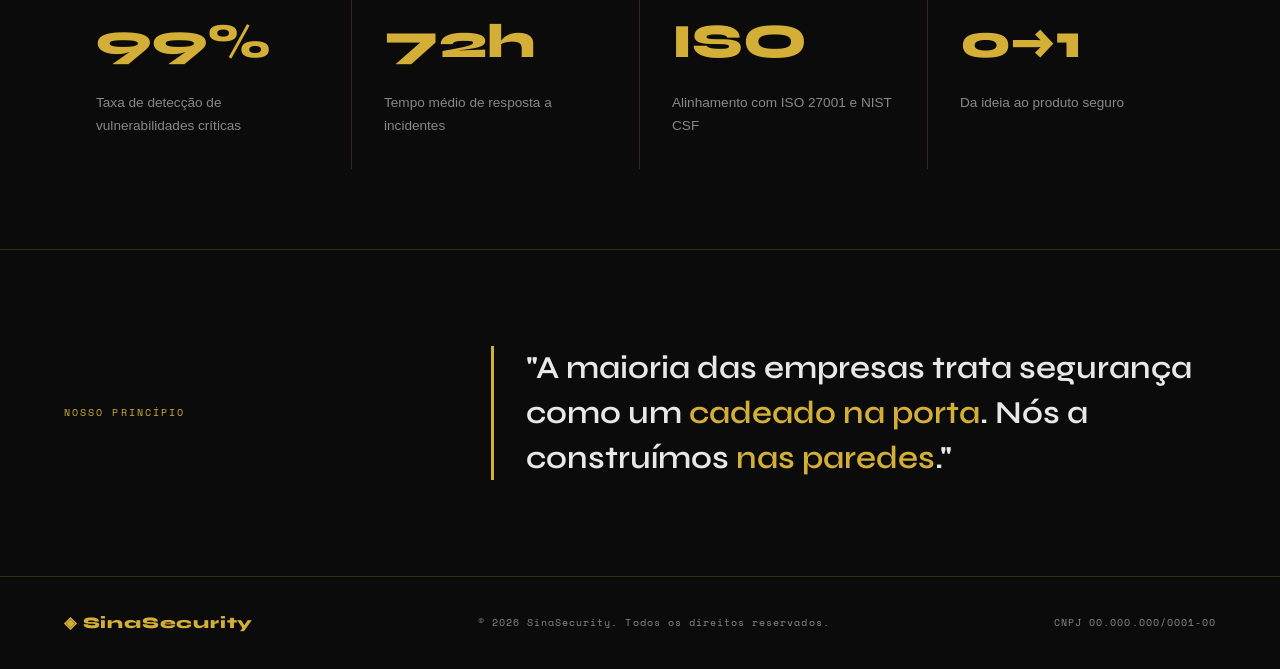
==== commit 1f3f9c66: "Update print statement from 'Hello' to 'Goodbye'" ====
--- a/index.html
+++ b/index.html
@@ -420,7 +420,7 @@
   </footer>
 </section>
 
-<script src="js/script.js"></script>
+<script src="script.js"></script>
 
 </body>
 </html>
